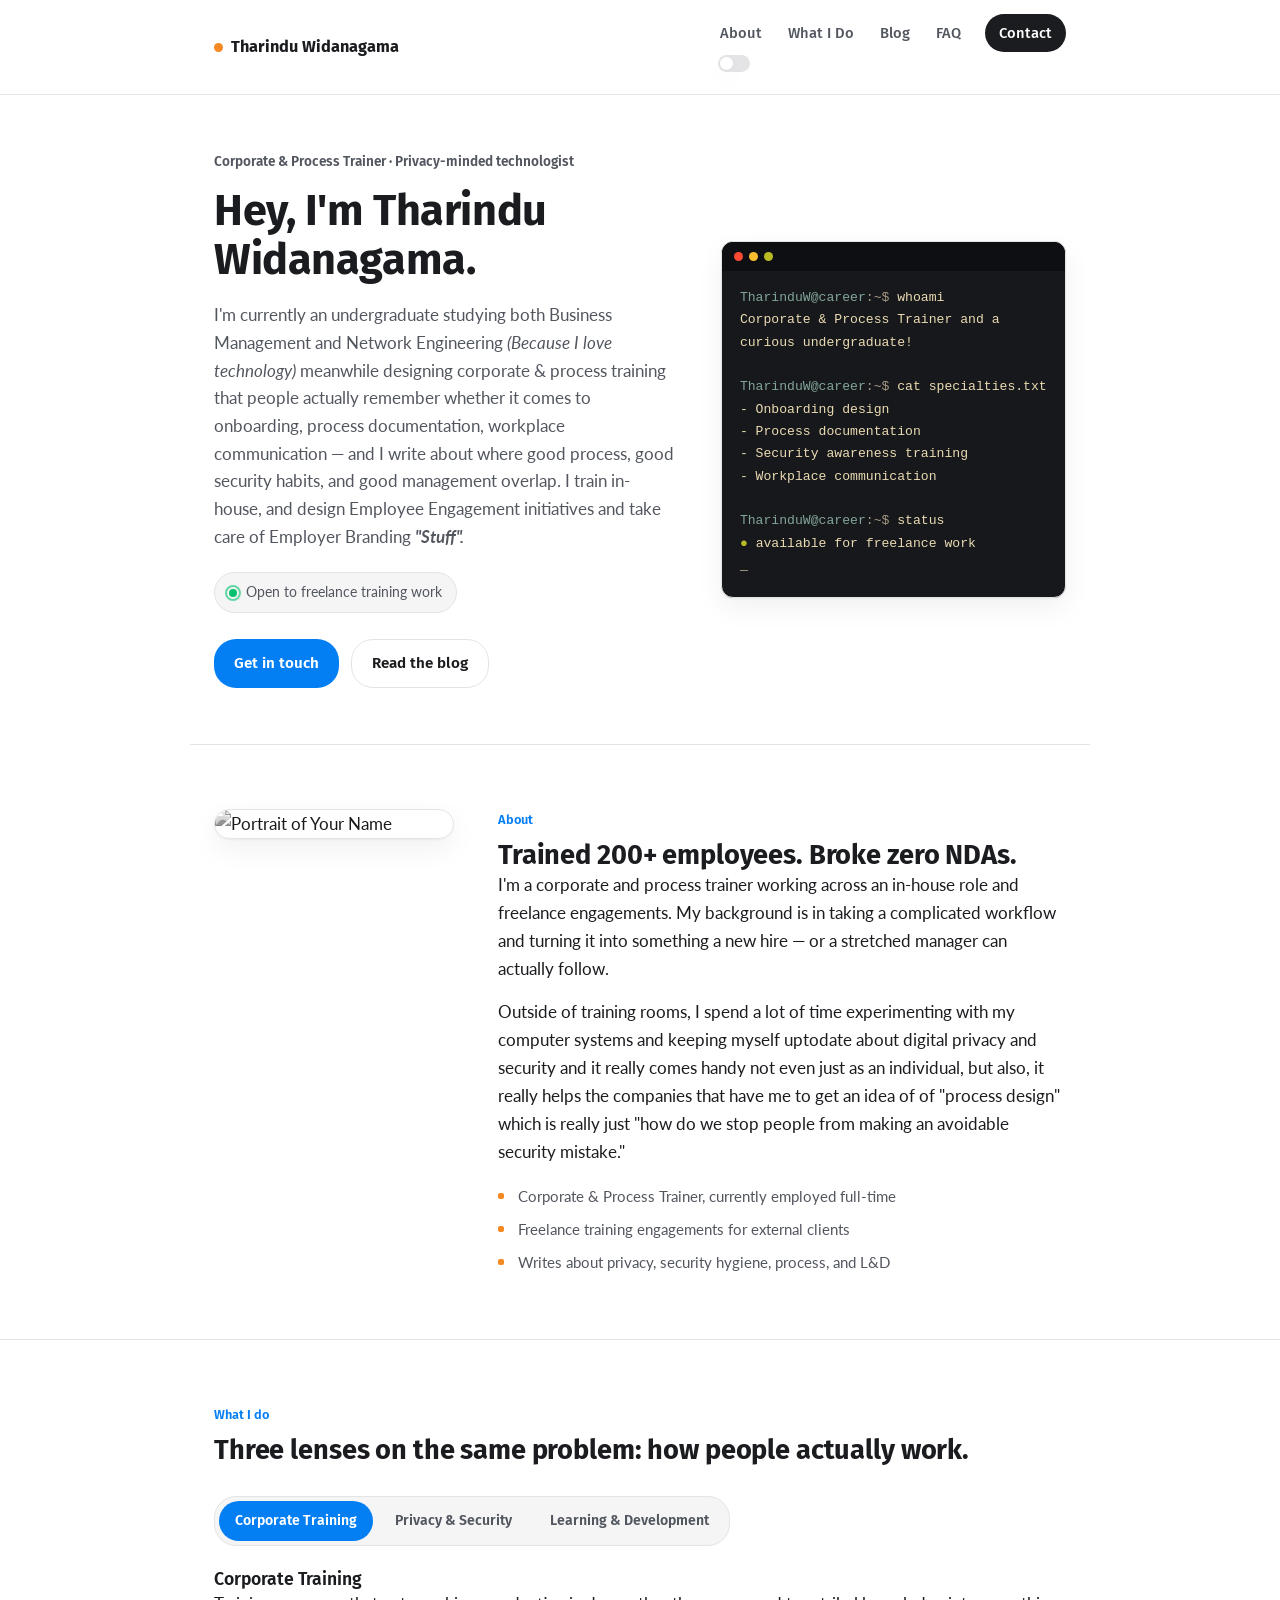
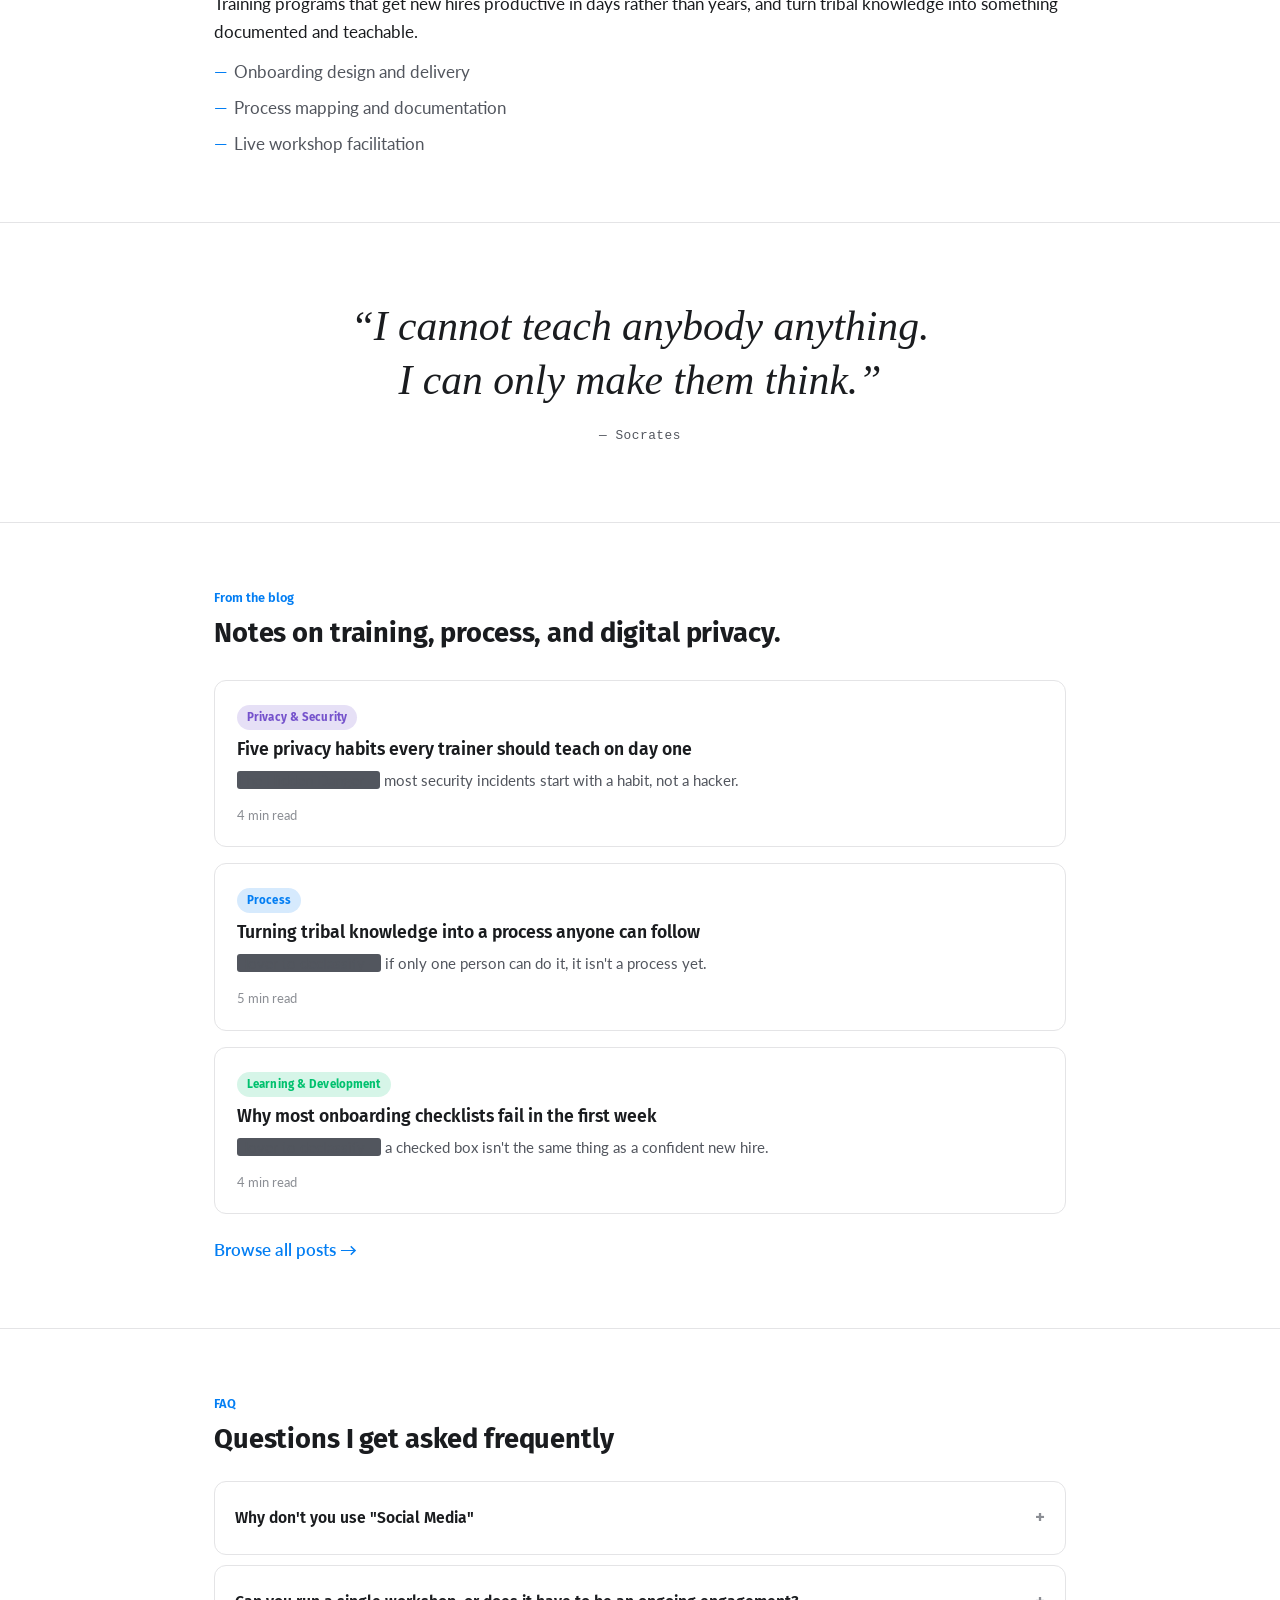
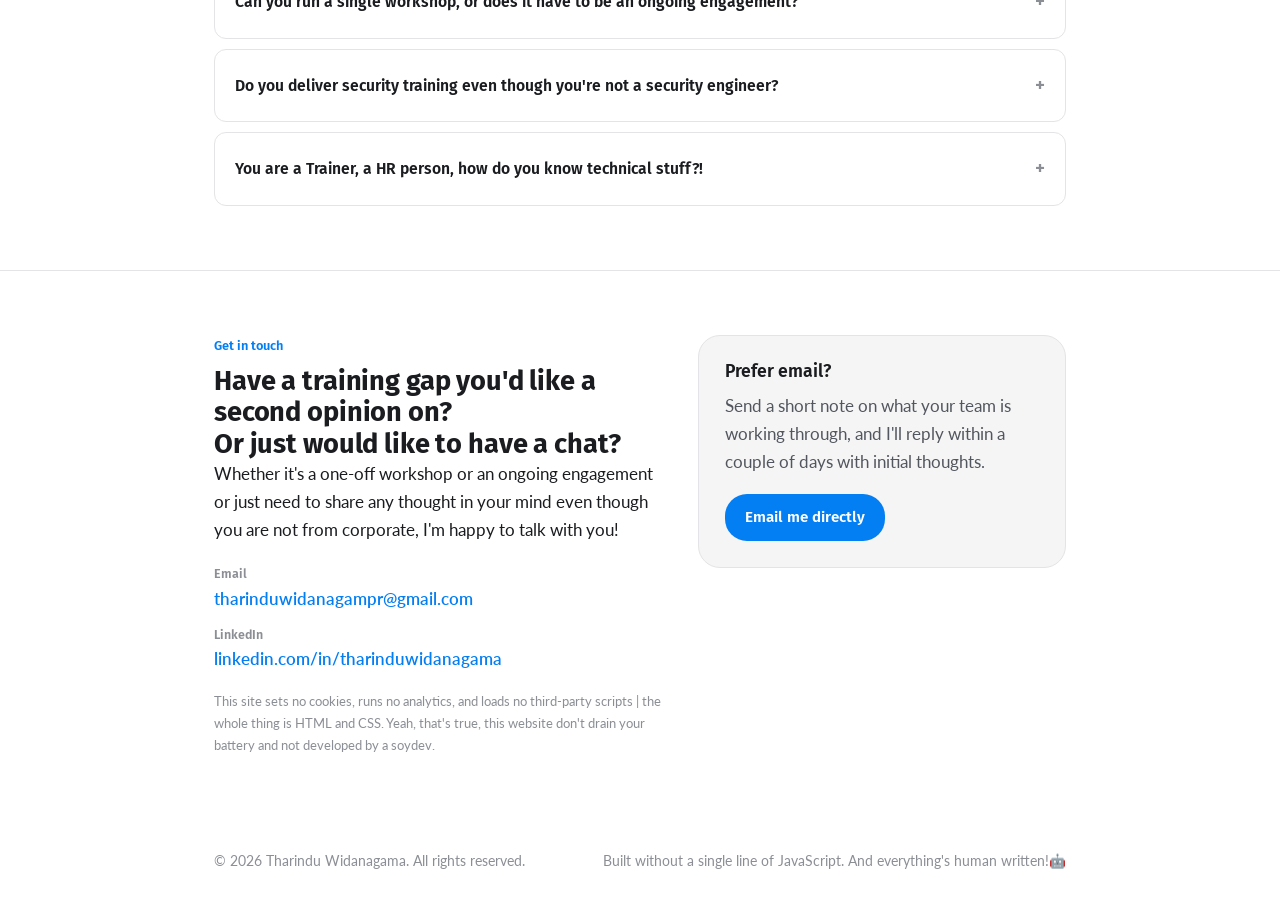
==== index.html @ 2b80dda4 "Add files via upload" ====
<!DOCTYPE html>
<html lang="en">
<head>
<meta charset="UTF-8">
<meta name="viewport" content="width=device-width, initial-scale=1.0">
<title>Tharindu W</title>
<meta name="description" content="Corporate & Process Trainer writing about training, process design, and digital privacy — with freelance training work on the side. No JavaScript, no tracking.">
<link rel="stylesheet" href="styles.css">
</head>
<body>

<header class="site-header">
  <div class="wrap header-inner">
    <a href="index.html" class="brand"><span class="brand-dot" aria-hidden="true"></span>Tharindu Widanagama</a>

    <div class="nav-right">
      <input type="checkbox" id="nav-toggle" class="visually-hidden">
      <label for="nav-toggle" class="nav-burger" aria-label="Open menu"><span></span></label>

      <nav class="nav-links">
        <a href="#about">About</a>
        <a href="#work">What I Do</a>
        <a href="blog.html">Blog</a>
        <a href="#faq">FAQ</a>
        <a href="#contact" class="nav-cta">Contact</a>
      </nav>

      <input type="checkbox" id="theme-toggle" class="visually-hidden">
      <label for="theme-toggle" class="theme-switch" aria-label="Toggle dark theme">
        <span class="theme-switch-track"><span class="theme-switch-thumb"></span></span>
      </label>
    </div>
  </div>
</header>

<main>

  <!-- HERO -->
  <section class="hero wrap">
    <div class="hero-text">
      <p class="hero-kicker">Corporate &amp; Process Trainer · Privacy-minded technologist</p>
      <h1>Hey, I'm Tharindu Widanagama.</h1>
      <p class="hero-lede">I'm currently an undergraduate studying both Business Management and Network Engineering <i>(Because I love technology) </i> 
      meanwhile designing corporate &amp; process training that people actually remember whether it comes to onboarding, process documentation, workplace communication — and I write about where good process, good security habits, and good management overlap. 
      I train in-house, and design Employee Engagement initiatives and take care of Employer Branding <b><i>"Stuff".</i></b></p>
      <div class="now-badge">
        <span class="pulse-dot" aria-hidden="true"></span>
        Open to freelance training work
      </div>
      <div class="hero-ctas">
        <a href="#contact" class="btn btn-primary">Get in touch</a>
        <a href="blog.html" class="btn btn-ghost">Read the blog</a>
      </div>
    </div>

    <div class="terminal-widget">
      <div class="terminal-bar"><span></span><span></span><span></span></div>
      <pre class="terminal-body"><span class="t-prompt">TharinduW@career</span><span class="t-sep">:~$</span> whoami
Corporate &amp; Process Trainer and a curious undergraduate!	

<span class="t-prompt">TharinduW@career</span><span class="t-sep">:~$</span> cat specialties.txt
- Onboarding design
- Process documentation
- Security awareness training
- Workplace communication

<span class="t-prompt">TharinduW@career</span><span class="t-sep">:~$</span> status
<span class="t-good">●</span> available for freelance work
<span class="t-cursor">_</span></pre>
    </div>
  </section>

  <!-- ABOUT -->
  <section id="about">
	  <div class="wrap about">
	      <div class="about-photo-wrap">
      <img src="/home/t480/Downloads/files/Images/My Moustache Picture.jpg" alt="Portrait of Your Name">
    </div>
    <div class="about-copy">
      <span class="eyebrow">About</span>
      <h2>Trained 200+ employees. Broke zero NDAs.</h2>
      <p>I'm a corporate and process trainer working across an in-house role and freelance engagements. My background is in taking a complicated workflow and turning it into something a new hire — or a stretched manager can actually follow.</p>
      <p>Outside of training rooms, I spend a lot of time experimenting with my computer systems and keeping myself uptodate about digital privacy and security and it really comes handy not even just as an individual, but also, it really helps the companies that have me to get an idea of of "process design" which is really just "how do we stop people from making an avoidable security mistake."</p>
      <ul class="credentials">
        <li>Corporate &amp; Process Trainer, currently employed full-time</li>
        <li>Freelance training engagements for external clients</li>
        <li>Writes about privacy, security hygiene, process, and L&amp;D</li>
      </ul>
    </div>
  </section>

  <!-- WHAT I DO — tabs -->
  <section class="work" id="work">
    <div class="wrap">
      <span class="eyebrow">What I do</span>
      <h2>Three lenses on the same problem: how people actually work.</h2>

      <div class="tabs">
        <input type="radio" name="worktab" id="tab-training" class="visually-hidden" checked>
        <input type="radio" name="worktab" id="tab-privacy" class="visually-hidden">
        <input type="radio" name="worktab" id="tab-ld" class="visually-hidden">

        <div class="tab-list">
          <label for="tab-training">Corporate Training</label>
          <label for="tab-privacy">Privacy &amp; Security</label>
          <label for="tab-ld">Learning &amp; Development</label>
        </div>

        <div class="tab-panel panel-training">
          <h3>Corporate Training</h3>
          <p>Training programs that get new hires productive in days rather than years, and turn tribal knowledge into something documented and teachable.</p>
          <ul>
            <li>Onboarding design and delivery</li>
            <li>Process mapping and documentation</li>
            <li>Live workshop facilitation</li>
          </ul>
        </div>
        <div class="tab-panel panel-privacy">
          <h3>Privacy &amp; Security</h3>
          <p>Security awareness training that treats people as the first line of defence, practical habits over scare tactics.</p>
          <ul>
            <li>Security awareness training for non-technical teams</li>
            <li>Phishing-resistant habits and password hygiene</li>
            <li>Practical, low-friction privacy guidance</li>
          </ul>
        </div>
        <div class="tab-panel panel-ld">
          <h3>Learning &amp; Development</h3>
          <p>Structured, ongoing development rather than one-off training days, the kind that shows up in retention numbers.</p>
          <ul>
            <li>Skills-gap analysis</li>
            <li>Manager coaching and enablement</li>
            <li>Career-pathing frameworks</li>
          </ul>
        </div>
      </div>
    </div>
  </section>

  <section>
	  <div class="wrap">
		  <blockquote class="pull-quote">
			  <p>“I cannot teach anybody anything. <br> I can only make them think.”</p>
			  <cite>— Socrates</cite> 
			  </blockquote> 
			  </div>
  </section>

  <!-- BLOG PREVIEW -->
  <section class="blog-preview" id="blog">
    <div class="wrap">
      <span class="eyebrow">From the blog</span>
      <h2>Notes on training, process, and digital privacy.</h2>
      <div class="post-grid">
        <a href="blog/privacy-basics-for-trainers.html" class="post-card">
          <span class="tag tag-privacy">Privacy &amp; Security</span>
          <h3>Five privacy habits every trainer should teach on day one</h3>
          <p class="post-excerpt"><span class="redacted">The Hidden Danger —</span> most security incidents start with a habit, not a hacker.</p>
          <span class="post-meta">4 min read</span>
        </a>
        <a href="blog/tribal-knowledge-to-process.html" class="post-card">
          <span class="tag tag-training">Process</span>
          <h3>Turning tribal knowledge into a process anyone can follow</h3>
          <p class="post-excerpt"><span class="redacted">Hover to declassify —</span> if only one person can do it, it isn't a process yet.</p>
          <span class="post-meta">5 min read</span>
        </a>
        <a href="blog/onboarding-checklists-fail.html" class="post-card">
          <span class="tag tag-ld">Learning &amp; Development</span>
          <h3>Why most onboarding checklists fail in the first week</h3>
          <p class="post-excerpt"><span class="redacted">Hover to declassify —</span> a checked box isn't the same thing as a confident new hire.</p>
          <span class="post-meta">4 min read</span>
        </a>
      </div>
      <p class="section-foot-link"><a href="blog.html">Browse all posts →</a></p>
    </div>
  </section>

  <!-- FAQ -->
  <section class="faq" id="faq">
    <div class="wrap">
      <span class="eyebrow">FAQ</span>
      <h2>Questions I get asked frequently</h2>
      <div class="faq-list">
        <details>
          <summary>Why don't you use "Social Media"</summary>
          <p>I do, but not in the usual way. Actually, I don't to be honest except my LinkedIn page and I have many reasons actually.</p>
        </details>
        <details>
          <summary>Can you run a single workshop, or does it have to be an ongoing engagement?</summary>
          <p>Either works. A lot of engagements start as a single workshop or audit, and some turn into an ongoing retainer once the first session shows results.</p>
        </details>
        <details>
          <summary>Do you deliver security training even though you're not a security engineer?</summary>
          <p>Yes, the training I run focuses on behaviour change and habit-building for non-technical staff, which is a training problem more than an engineering one. For deep technical security work, I'll point you to the right specialist.</p>
        </details>
        <details>
          <summary>You are a Trainer, a HR person, how do you know technical stuff?!</summary>
          <p>Well, I don't actually know lots of stuff. I just know the very basic things any person can learn if they put their efforts. It's a long story, you can actually check my blog posts later about how I came across things and unfortunately, it might take some time, because I'm really having some tough time to write my blog posts :) </p>
        </details>
      </div>
    </div>
  </section>
 
  <!-- TESTIMONIALS   <section class="testimonials" id="testimonials">
    <div class="wrap">
      <span class="eyebrow">What people say</span>
      <h2>Feedback from teams I've trained.</h2>
      <div class="testimonial-grid">
        <div class="testimonial">
          <blockquote>"Our onboarding time dropped noticeably after the new program rolled out. New hires stopped asking the same five questions every week."</blockquote>
          <cite>— Placeholder, Operations Manager</cite>
        </div>
        <div class="testimonial">
          <blockquote>"The workshop was the first training session our team actually referenced weeks later. It didn't feel like a one-off."</blockquote>
          <cite>— Placeholder, Team Lead</cite>
        </div>
      </div>
    </div>
  </section> -->
  
  <!-- CONTACT -->
  <section id="contact">
    <div class="wrap contact">
      <div>
        <span class="eyebrow">Get in touch</span>
        <h2>Have a training gap you'd like a second opinion on? <br> Or just would like to have a chat?</h2>
        <p>Whether it's a one-off workshop or an ongoing engagement or just need to share any thought in your mind even though you are not from corporate, I'm happy to talk with you!</p>
        <ul class="contact-list">
          <li>
            <span class="label">Email</span>
            <a href="mailto:tharinduwidanagamapr@gmail.com">tharinduwidanagampr@gmail.com</a>
          </li>
          <li>
            <span class="label">LinkedIn</span>
            <a href="https://linkedin.com/in/tharinduwidanagama" target="_blank" rel="noopener">linkedin.com/in/tharinduwidanagama</a>
          </li>
        </ul>
        <p class="privacy-note">This site sets no cookies, runs no analytics, and loads no third-party scripts | the whole thing is HTML and CSS. Yeah, that's true, this website don't drain your battery and not developed by a soydev.</p>
      </div>
      <div class="contact-card">
        <h3>Prefer email?</h3>
        <p>Send a short note on what your team is working through, and I'll reply within a couple of days with initial thoughts.</p>
        <a href="mailto:tharinduwidanagamapr@gmail.com" class="btn btn-primary">Email me directly</a>
      </div>
    </div>
  </section>

</main>

<footer class="site-footer">
  <div class="wrap footer-inner">
    <span>© 2026 Tharindu Widanagama. All rights reserved.</span>
    <span>Built without a single line of JavaScript. And everything's human written!🤖</span>
  </div>
</footer>

</body>
</html>
---- styles.css ----
/* =========================================================
   My Personal Site following suckless philosophy as much as I can
   No JavaScript. Everything's plain HTML + CSS
   ========================================================= */

@import url('https://fonts.googleapis.com/css2?family=Fira+Sans:wght@400;500;600;700&family=Lato:wght@300;400;700;900&family=Meow+Script&display=swap');

/* ---------- Reset ---------- */
*, *::before, *::after { box-sizing: border-box; }
html { -webkit-text-size-adjust: 100%; scroll-behavior: smooth; }
body { margin: 0; }
img { max-width: 100%; display: block; }
a { color: inherit; }
ul, ol { padding: 0; margin: 0; list-style: none; }
h1, h2, h3, h4, p, figure, blockquote { margin: 0; }
button, input, label { font: inherit; }

@media (prefers-reduced-motion: reduce) {
  html { scroll-behavior: auto; }
  *, *::before, *::after { animation-duration: 0.001ms !important; transition-duration: 0.001ms !important; }
}

:root {
  --bg: #ffffff;
  --bg-soft: #f5f5f5;
  --surface: #ffffff;
  --border: #e4e4e6;
  --fg: #1a1c1f;
  --fg-dim: #52565e;
  --fg-faint: #8b8e94;

  --accent: #037ef3;
  --accent-ink: #ffffff;
  --accent-warm: #f48924;
  --danger: #f85a40;
  --good: #00c16e;
  --purple: #7552cc;
  --yellow: #ffc845;
  --teal: #0cb9c1;

  --radius-sm: 6px;
  --radius-md: 12px;
  --radius-lg: 22px;
  --shadow: 0 1px 2px rgba(20,20,30,.05), 0 10px 28px rgba(20,20,30,.06);

  --font-display: 'Fira Sans', system-ui, sans-serif;
  --font-body: 'Lato', system-ui, sans-serif;
  --font-mono: ui-monospace, 'SFMono-Regular', Menlo, Consolas, monospace;

  color-scheme: light;
}

/* ----------dark (black + gruvbox) ---------- */
body:has(#theme-toggle:checked) {
  --bg: #000000;
  --bg-soft: #141414;
  --surface: #1d2021;
  --border: #3c3836;
  --fg: #ebdbb2;
  --fg-dim: #bdae93;
  --fg-faint: #a89984;

  --accent: #83a598;      /* gruvbox faded blue */
  --accent-ink: #1d2021;
  --accent-warm: #fe8019; /* gruvbox bright orange */
  --danger: #fb4934;
  --good: #b8bb26;
  --purple: #d3869b;
  --yellow: #fabd2f;
  --teal: #8ec07c;

  --shadow: 0 1px 2px rgba(0,0,0,.6), 0 10px 28px rgba(0,0,0,.5);
  color-scheme: dark;
}

/* ---------- Base ---------- */
body {
  background: var(--bg);
  color: var(--fg);
  font-family: var(--font-body);
  font-size: 17px;
  line-height: 1.65;
  transition: background .3s ease, color .3s ease;
}

h1, h2, h3, h4 { font-family: var(--font-display); line-height: 1.15; color: var(--fg); }
h1 { font-size: clamp(1.9rem, 1.5rem + 1.8vw, 2.7rem); font-weight: 700; letter-spacing: -0.01em; }
h2 { font-size: clamp(1.35rem, 1.15rem + 0.9vw, 1.7rem); font-weight: 700; letter-spacing: -0.005em; }
h3 { font-size: 1.1rem; font-weight: 600; }
p  { color: var(--fg); }
a  { text-decoration: none; }

.wrap { max-width: 900px; margin: 0 auto; padding: 0 24px; }

section { padding: 64px 0; border-bottom: 1px solid var(--border); }
section:last-of-type { border-bottom: none; }

.eyebrow {
  display: block;
  font-family: var(--font-display);
  font-size: 0.8rem;
  font-weight: 600;
  color: var(--accent);
  margin-bottom: 10px;
}

.visually-hidden {
  position: absolute; width: 1px; height: 1px;
  padding: 0; margin: -1px; overflow: hidden;
  clip: rect(0,0,0,0); white-space: nowrap; border: 0;
}

/* Focus visibility, kept even though we love rounded corners */
a:focus-visible, label:focus-within, summary:focus-visible, button:focus-visible {
  outline: 2px solid var(--accent);
  outline-offset: 3px;
  border-radius: var(--radius-sm);
}

/* ---------- Buttons ---------- */
.btn {
  display: inline-flex; align-items: center; gap: 8px;
  padding: 11px 20px;
  border-radius: var(--radius-lg);
  font-family: var(--font-display);
  font-weight: 600; font-size: 0.95rem;
  transition: transform .15s ease, background .2s ease, color .2s ease, border-color .2s ease;
}
.btn-primary { background: var(--accent); color: var(--accent-ink); }
.btn-primary:hover { transform: translateY(-1px); }
.btn-ghost { border: 1px solid var(--border); color: var(--fg); }
.btn-ghost:hover { border-color: var(--accent); color: var(--accent); }

/* ---------- Header / nav ---------- */
.site-header {
  position: sticky; top: 0; z-index: 20;
  background: color-mix(in srgb, var(--bg) 88%, transparent);
  backdrop-filter: blur(8px);
  border-bottom: 1px solid var(--border);
}
.header-inner {
  display: flex; align-items: center; justify-content: space-between;
  padding-top: 14px; padding-bottom: 14px;
  gap: 16px;
}
.brand {
  display: inline-flex; align-items: center; gap: 8px;
  font-family: var(--font-display); font-weight: 700; font-size: 1.02rem;
}
.brand-dot {
  width: 9px; height: 9px; border-radius: 50%;
  background: var(--accent-warm);
}
.nav-links {
  display: flex; align-items: center; gap: 22px;
  font-family: var(--font-display); font-size: 0.92rem; font-weight: 500;
}
.nav-links a { color: var(--fg-dim); padding: 4px 2px; border-radius: var(--radius-sm); }
.nav-links a:hover { color: var(--accent); }
.nav-links a.nav-cta {
  color: var(--accent-ink); background: var(--fg);
  padding: 7px 14px; border-radius: var(--radius-lg);
}
body:has(#theme-toggle:checked) .nav-links a.nav-cta { color: var(--bg); }

.nav-burger { display: none; cursor: pointer; padding: 6px; }
.nav-burger span, .nav-burger span::before, .nav-burger span::after {
  content: ""; display: block; width: 20px; height: 2px; background: var(--fg);
  border-radius: 2px; position: relative; transition: transform .2s ease;
}
.nav-burger span::before { position: absolute; top: -6px; }
.nav-burger span::after  { position: absolute; top: 6px; }

/* Tiny theme switch */
.theme-switch { display: inline-flex; align-items: center; cursor: pointer; }
.theme-switch-track {
  width: 32px; height: 17px; border-radius: 999px;
  background: var(--border); position: relative; transition: background .25s ease;
}
.theme-switch-thumb {
  position: absolute; top: 2px; left: 2px; width: 13px; height: 13px;
  border-radius: 50%; background: var(--surface); box-shadow: var(--shadow);
  transition: transform .25s ease, background .25s ease;
  display: flex; align-items: center; justify-content: center;
  font-size: 8px; line-height: 1;
}
#theme-toggle:checked + .theme-switch .theme-switch-track { background: var(--accent); }
#theme-toggle:checked + .theme-switch .theme-switch-thumb { transform: translateX(15px); }

/* ---------- Hero ---------- */
.hero {
  padding-top: 56px; padding-bottom: 56px;
  display: grid; grid-template-columns: 1.15fr 0.85fr; gap: 40px; align-items: center;
}
.hero-kicker { font-family: var(--font-display); font-weight: 600; font-size: 0.85rem; color: var(--fg-dim); margin-bottom: 12px; }
.hero h1 { margin-bottom: 16px; }
.hero p.hero-lede { color: var(--fg-dim); font-size: 1.05rem; max-width: 46ch; }
.hero-ctas { display: flex; gap: 12px; margin-top: 26px; flex-wrap: wrap; }

.now-badge {
  display: inline-flex; align-items: center; gap: 9px;
  margin-top: 22px; padding: 8px 14px;
  background: var(--bg-soft); border: 1px solid var(--border);
  border-radius: var(--radius-lg);
  font-size: 0.85rem; color: var(--fg-dim);
}
.pulse-dot { position: relative; width: 8px; height: 8px; border-radius: 50%; background: var(--good); flex: none; }
.pulse-dot::after {
  content: ""; position: absolute; inset: -4px; border-radius: 50%;
  border: 2px solid var(--good); opacity: .6;
  animation: pulse 2.2s ease-out infinite;
}
@keyframes pulse { 0% { transform: scale(.6); opacity: .7; } 100% { transform: scale(1.9); opacity: 0; } }

/* Terminal widget */
.terminal-widget {
  background: #16181c; border-radius: var(--radius-md); overflow: hidden;
  box-shadow: var(--shadow); border: 1px solid var(--border);
  font-family: var(--font-mono);
}
.terminal-bar { display: flex; gap: 6px; padding: 10px 12px; background: #0e0f12; }
.terminal-bar span { width: 9px; height: 9px; border-radius: 50%; background: #3c3836; }
.terminal-bar span:nth-child(1) { background: #fb4934; }
.terminal-bar span:nth-child(2) { background: #fabd2f; }
.terminal-bar span:nth-child(3) { background: #b8bb26; }
.terminal-body {
  margin: 0; padding: 16px 18px 20px; color: #ebdbb2;
  font-size: 0.82rem; line-height: 1.7; white-space: pre-wrap;
}
.t-prompt { color: #83a598; }
.t-sep { color: #a89984; }
.t-good { color: #b8bb26; }
.t-cursor { animation: blink 1.1s step-end infinite; }
@keyframes blink { 50% { opacity: 0; } }

/* ---------- About ---------- */
.about {
  display: grid; grid-template-columns: 240px 1fr; gap: 44px; align-items: start;
}
.about-photo-wrap {
  border-radius: var(--radius-lg); overflow: hidden;
  border: 1px solid var(--border); box-shadow: var(--shadow);
}
.credentials { margin-top: 18px; display: grid; gap: 8px; }
.credentials li {
  padding-left: 20px; position: relative; color: var(--fg-dim); font-size: 0.95rem;
}
.credentials li::before {
  content: ""; position: absolute; left: 0; top: 9px;
  width: 6px; height: 6px; border-radius: 2px; background: var(--accent-warm);
}
.about-copy p + p { margin-top: 14px; }

/* Images: greyscale by default site-wide, colour on hover/focus */
main img:not(.no-grayscale) {
  filter: grayscale(1) contrast(1.02);
  transition: filter .6s ease;
  border-radius: var(--radius-lg);
}
main img:not(.no-grayscale):hover,
main img:not(.no-grayscale):focus-visible,
.about-photo-wrap:hover img,
.about-photo-wrap:focus-within img {
  filter: grayscale(0) contrast(1);
}

/* ---------- Tabs widget ---------- */
.tabs { margin-top: 30px; }
.tab-list {
  display: flex; gap: 6px; flex-wrap: wrap;
  border: 1px solid var(--border); border-radius: var(--radius-lg);
  padding: 4px; width: fit-content; background: var(--bg-soft);
}
.tab-list label {
  padding: 8px 16px; border-radius: var(--radius-lg);
  font-family: var(--font-display); font-size: 0.88rem; font-weight: 600;
  color: var(--fg-dim); cursor: pointer; transition: background .2s ease, color .2s ease;
}
.tab-list label:hover { color: var(--fg); }
.tab-panel { display: none; margin-top: 24px; }
.tab-panel ul { margin-top: 12px; display: grid; gap: 8px; }
.tab-panel li { padding-left: 20px; position: relative; color: var(--fg-dim); }
.tab-panel li::before { content: "—"; position: absolute; left: 0; color: var(--accent); }

#tab-training:checked ~ .panel-training,
#tab-privacy:checked ~ .panel-privacy,
#tab-ld:checked ~ .panel-ld { display: block; }

#tab-training:checked ~ .tab-list label[for="tab-training"],
#tab-privacy:checked ~ .tab-list label[for="tab-privacy"],
#tab-ld:checked ~ .tab-list label[for="tab-ld"] {
  background: var(--accent); color: var(--accent-ink);
}

.pull-quote { text-align: center; padding: 12px 0; } 
.pull-quote p {
    font-family: 'Cormorant Garamond', Georgia, serif;
    font-weight: 500;
    font-style: italic;
    font-size: clamp(1.8rem, 1.5rem + 1.8vw, 2.6rem);
    line-height: 1.3;
    max-width: 30ch;
    margin: 0 auto;
}
.pull-quote cite {
    display: block;
    margin-top: 18px;
    font-family: var(--font-mono);
    font-style: normal;
    font-size: 0.8rem;
    letter-spacing: 0.04em;
    color: var(--fg-dim);
}

/* ---------- Blog cards + redacted excerpt ---------- */
.post-grid { margin-top: 30px; display: grid; gap: 16px; }
.post-card {
  display: block; padding: 20px 22px; border: 1px solid var(--border);
  border-radius: var(--radius-md); background: var(--surface);
  transition: border-color .2s ease, transform .2s ease;
}
.post-card:hover, .post-card:focus-visible { border-color: var(--accent); transform: translateY(-2px); }
.tag {
  display: inline-block; font-family: var(--font-display); font-size: 0.72rem; font-weight: 700;
  padding: 3px 10px; border-radius: var(--radius-lg); margin-bottom: 10px;
  letter-spacing: .01em;
}
.tag-privacy  { background: color-mix(in srgb, var(--purple) 18%, transparent); color: var(--purple); }
.tag-training { background: color-mix(in srgb, var(--accent) 16%, transparent); color: var(--accent); }
.tag-ld       { background: color-mix(in srgb, var(--good) 16%, transparent); color: var(--good); }

.post-card h3 { margin-bottom: 8px; }
.post-excerpt { color: var(--fg-dim); font-size: 0.95rem; }
.redacted {
  background: var(--fg-dim); color: var(--fg-dim); border-radius: 3px;
  transition: background .3s ease, color .3s ease;
}
.post-card:hover .redacted, .post-card:focus-visible .redacted { background: transparent; color: inherit; }

.post-meta { display: block; margin-top: 12px; font-size: 0.8rem; color: var(--fg-faint); }
.section-foot-link { margin-top: 22px; }
.section-foot-link a { color: var(--accent); font-weight: 600; }

/* Blog index filter widget (radio-driven, no JS) */
.filter-tabs { display: flex; gap: 8px; flex-wrap: wrap; margin: 26px 0 6px; }
.filter-tabs label {
  padding: 7px 14px; border: 1px solid var(--border); border-radius: var(--radius-lg);
  font-family: var(--font-display); font-size: 0.85rem; font-weight: 600;
  color: var(--fg-dim); cursor: pointer; transition: all .2s ease;
}
#filter-all:checked ~ .filter-tabs label[for="filter-all"],
#filter-privacy:checked ~ .filter-tabs label[for="filter-privacy"],
#filter-training:checked ~ .filter-tabs label[for="filter-training"],
#filter-ld:checked ~ .filter-tabs label[for="filter-ld"] {
  background: var(--accent); color: var(--accent-ink); border-color: var(--accent);
}
#filter-privacy:checked ~ .post-list .post-card:not(.cat-privacy),
#filter-training:checked ~ .post-list .post-card:not(.cat-training),
#filter-ld:checked ~ .post-list .post-card:not(.cat-ld) { display: none; }

/* ---------- FAQ (native <details>, no JS) ---------- */
.faq-list { margin-top: 26px; display: grid; gap: 10px; }
details {
  border: 1px solid var(--border); border-radius: var(--radius-md);
  padding: 4px 20px; background: var(--surface);
}
summary {
  cursor: pointer; list-style: none; padding: 16px 0;
  font-family: var(--font-display); font-weight: 600; font-size: 0.98rem;
  display: flex; justify-content: space-between; align-items: center; gap: 12px;
}
summary::-webkit-details-marker { display: none; }
summary::after {
  content: "+"; font-size: 1.2rem; color: var(--fg-faint); transition: transform .2s ease;
}
details[open] summary::after { transform: rotate(45deg); }
details p { padding-bottom: 18px; color: var(--fg-dim); }

/* ---------- Testimonials ---------- */
.testimonial-grid { margin-top: 28px; display: grid; gap: 16px; }
.testimonial {
  padding: 24px 26px; border-radius: var(--radius-md);
  background: var(--bg-soft); border: 1px solid var(--border); position: relative;
}
.testimonial blockquote { color: var(--fg); font-size: 1rem; }
.testimonial cite { display: block; margin-top: 14px; font-style: normal; color: var(--fg-faint); font-size: 0.86rem; }

/* ---------- Contact ---------- */
.contact { display: grid; grid-template-columns: 1.1fr 0.9fr; gap: 34px; align-items: start; }
.contact-list { margin-top: 20px; display: grid; gap: 12px; }
.contact-list .label { display: block; font-size: 0.78rem; color: var(--fg-faint); font-family: var(--font-display); font-weight: 600; }
.contact-list a { color: var(--accent); font-weight: 600; }
.contact-card {
  padding: 26px; border-radius: var(--radius-lg);
  background: var(--bg-soft); border: 1px solid var(--border);
}
.contact-card p { color: var(--fg-dim); margin: 10px 0 18px; }
.privacy-note { margin-top: 18px; font-size: 0.82rem; color: var(--fg-faint); }

/* ---------- Footer ---------- */
.site-footer { padding: 30px 0 50px; }
.footer-inner {
  display: flex; justify-content: space-between; flex-wrap: wrap; gap: 10px;
  font-size: 0.85rem; color: var(--fg-faint);
}
.footer-inner a { color: var(--fg-dim); }
.footer-inner a:hover { color: var(--accent); }

/* ---------- Blog post page ---------- */
.post-header { padding-bottom: 30px; }
.post-header .tag { margin-bottom: 14px; }
.post-header h1 { margin-bottom: 10px; }
.post-header .post-meta { margin-top: 0; }
article.post-body { padding-top: 8px; }
article.post-body h2 { margin-top: 34px; margin-bottom: 14px; }
article.post-body p { margin-bottom: 16px; color: var(--fg); }
article.post-body p.lede { font-size: 1.08rem; color: var(--fg-dim); }
article.post-body ul { margin: 16px 0; display: grid; gap: 8px; }
article.post-body li { padding-left: 20px; position: relative; }
article.post-body li::before { content: "—"; position: absolute; left: 0; color: var(--accent); }
.callout {
  margin: 22px 0; padding: 18px 20px; border-radius: var(--radius-md);
  background: var(--bg-soft); border: 1px solid var(--border); font-size: 0.95rem;
}
.callout strong { font-family: var(--font-display); }
code {
  font-family: var(--font-mono); background: var(--bg-soft);
  padding: 2px 6px; border-radius: 5px; font-size: 0.88em;
}
.post-nav { display: flex; justify-content: space-between; padding-top: 30px; gap: 16px; }
.post-nav a { color: var(--accent); font-weight: 600; font-family: var(--font-display); font-size: 0.92rem; }

/* ---------- Responsive ---------- */
@media (max-width: 780px) {
  .hero { grid-template-columns: 1fr; }
  .about { grid-template-columns: 1fr; }
  .about-photo-wrap { max-width: 220px; }
  .contact { grid-template-columns: 1fr; }
}

@media (max-width: 640px) {
  .nav-links {
    display: none; position: absolute; top: 100%; left: 0; right: 0;
    background: var(--bg); border-bottom: 1px solid var(--border);
    flex-direction: column; align-items: flex-start; gap: 4px; padding: 14px 24px 20px;
  }
  #nav-toggle:checked ~ .nav-links { display: flex; }
  .nav-burger { display: block; }
  .nav-links a { width: 100%; padding: 8px 0; }
  section { padding: 46px 0; }
}
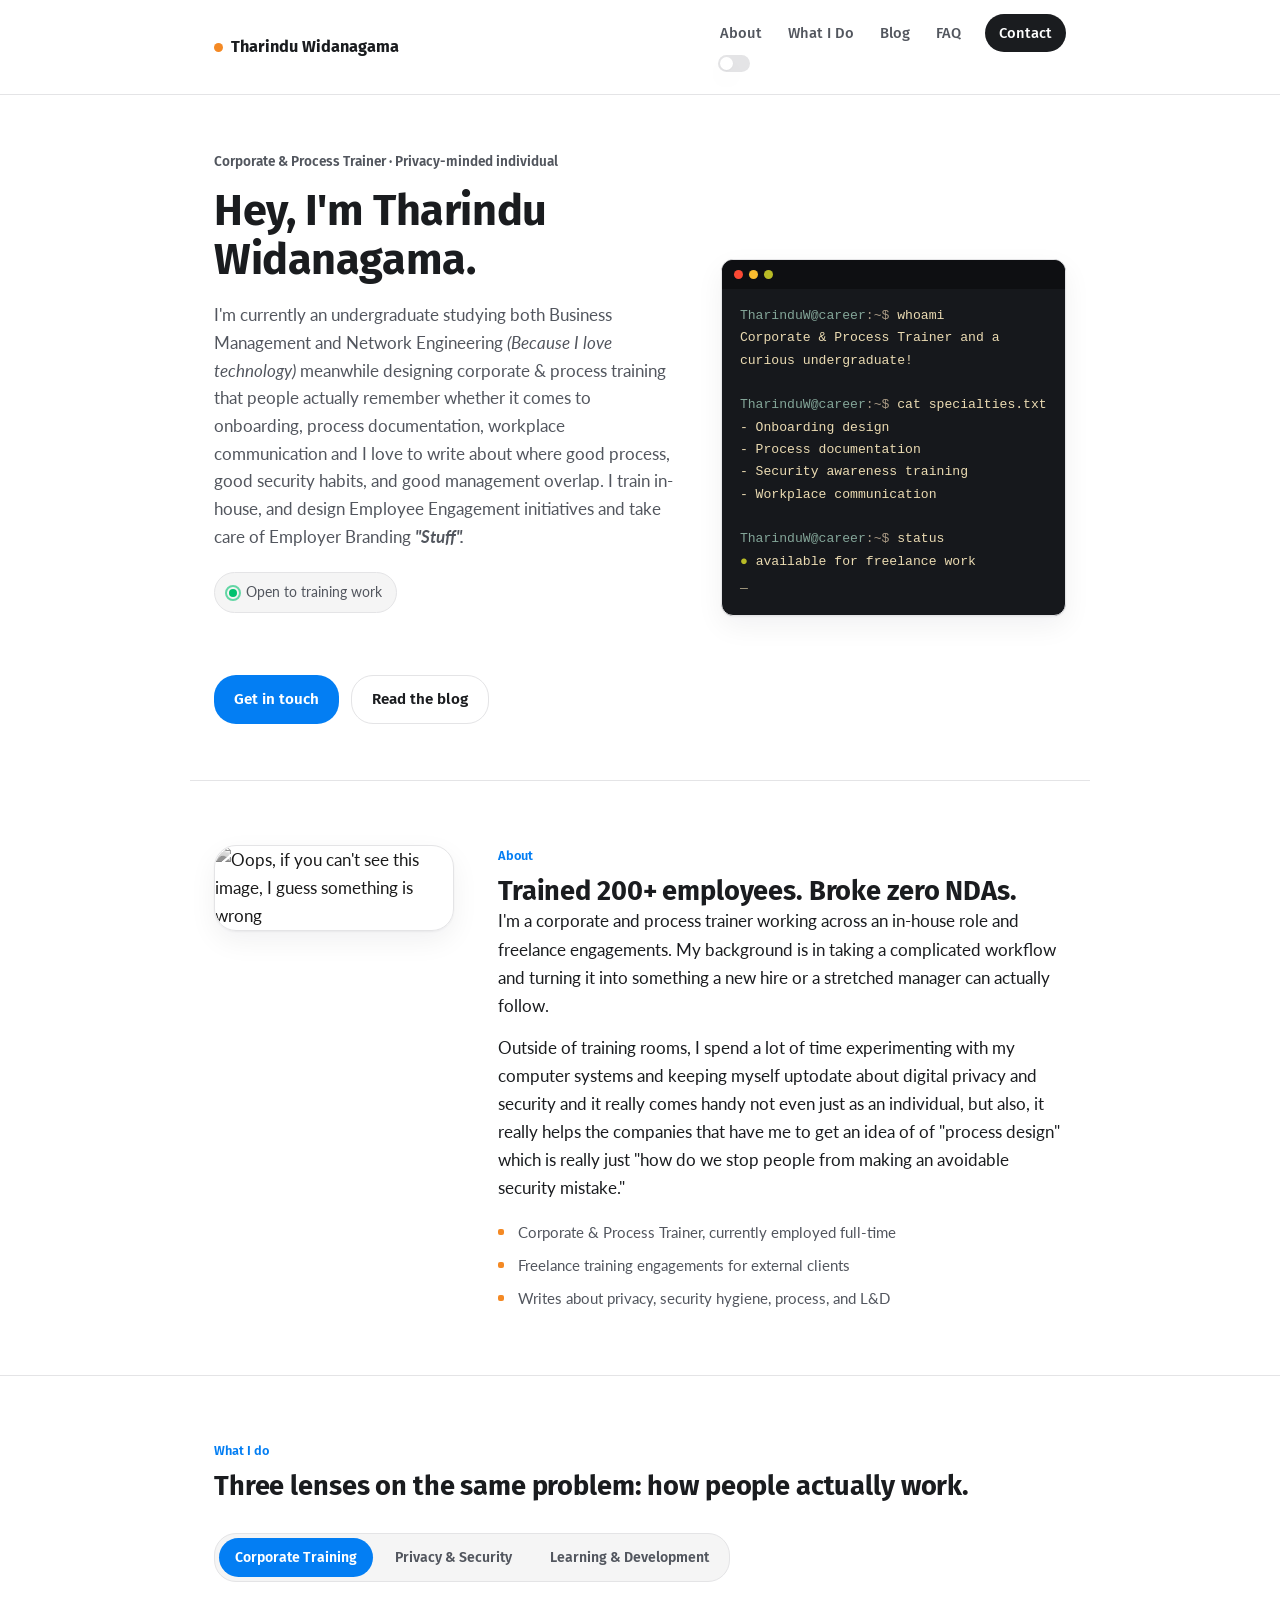
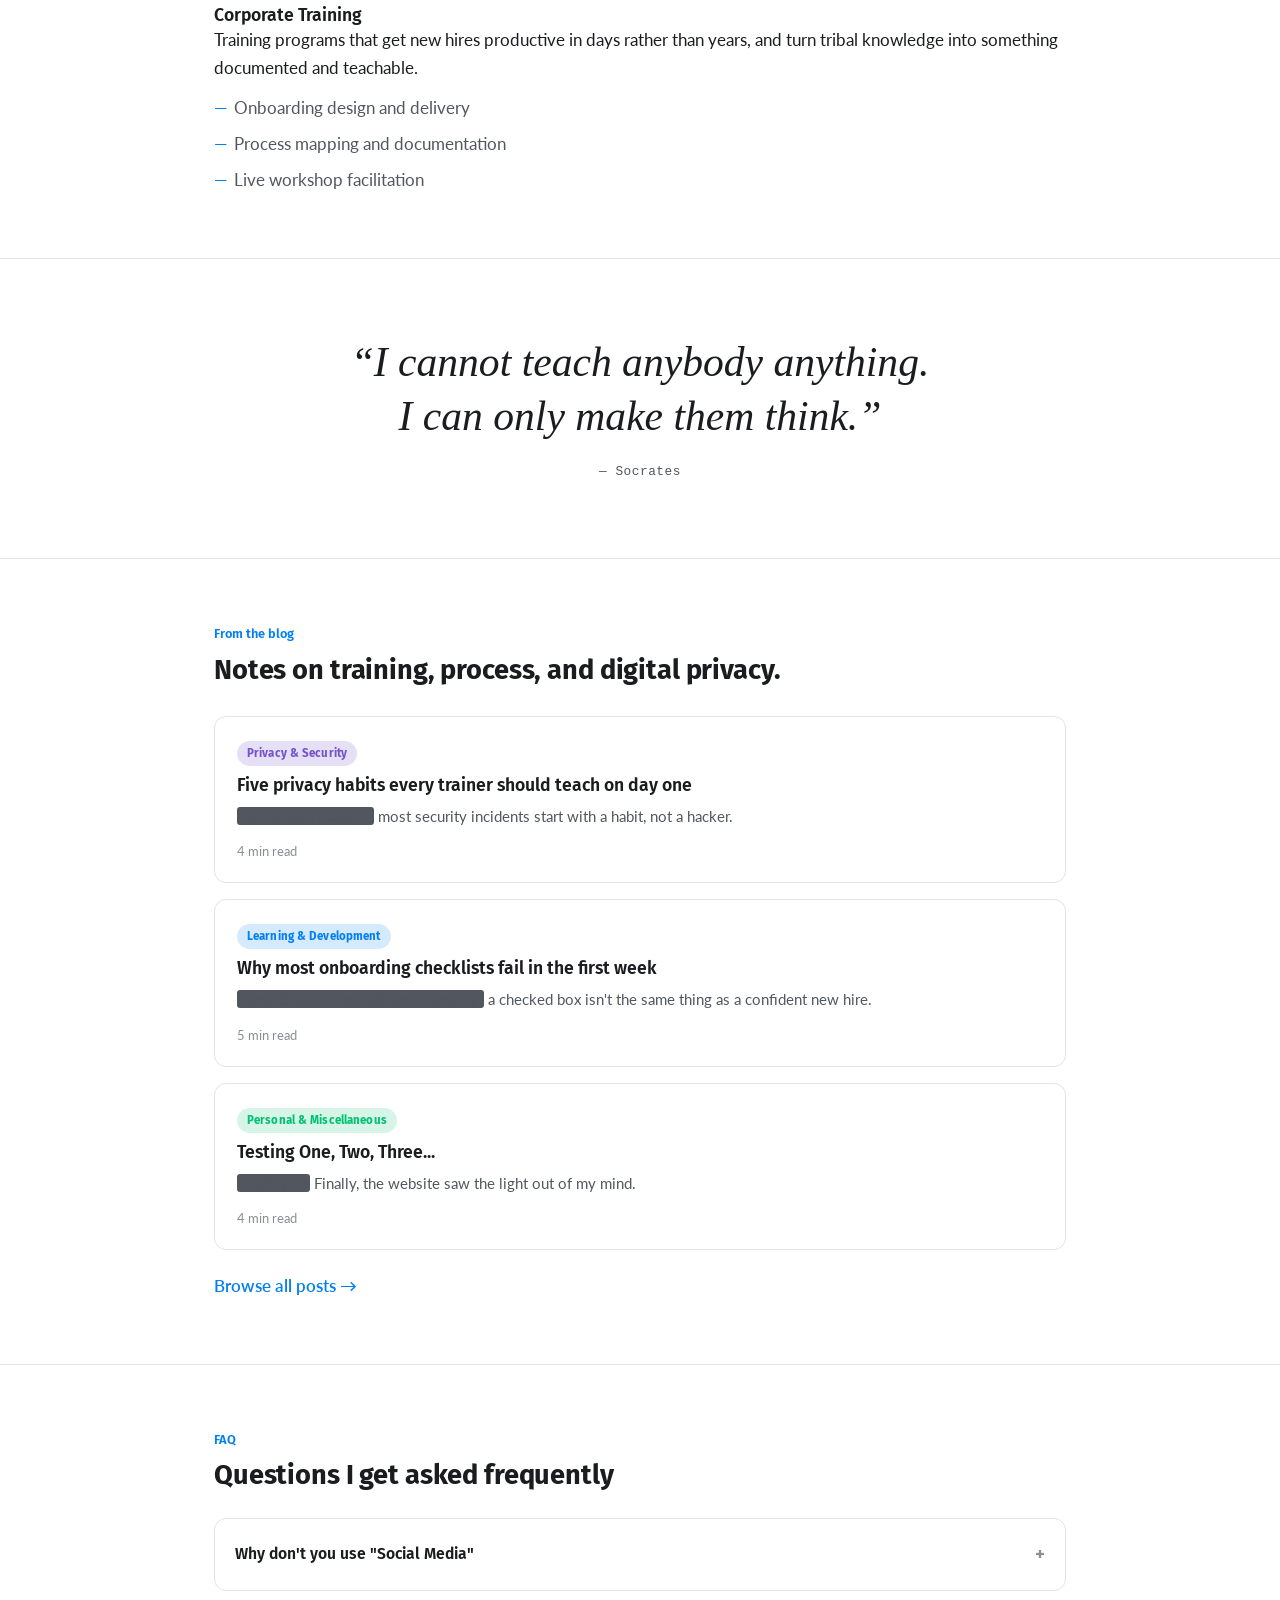
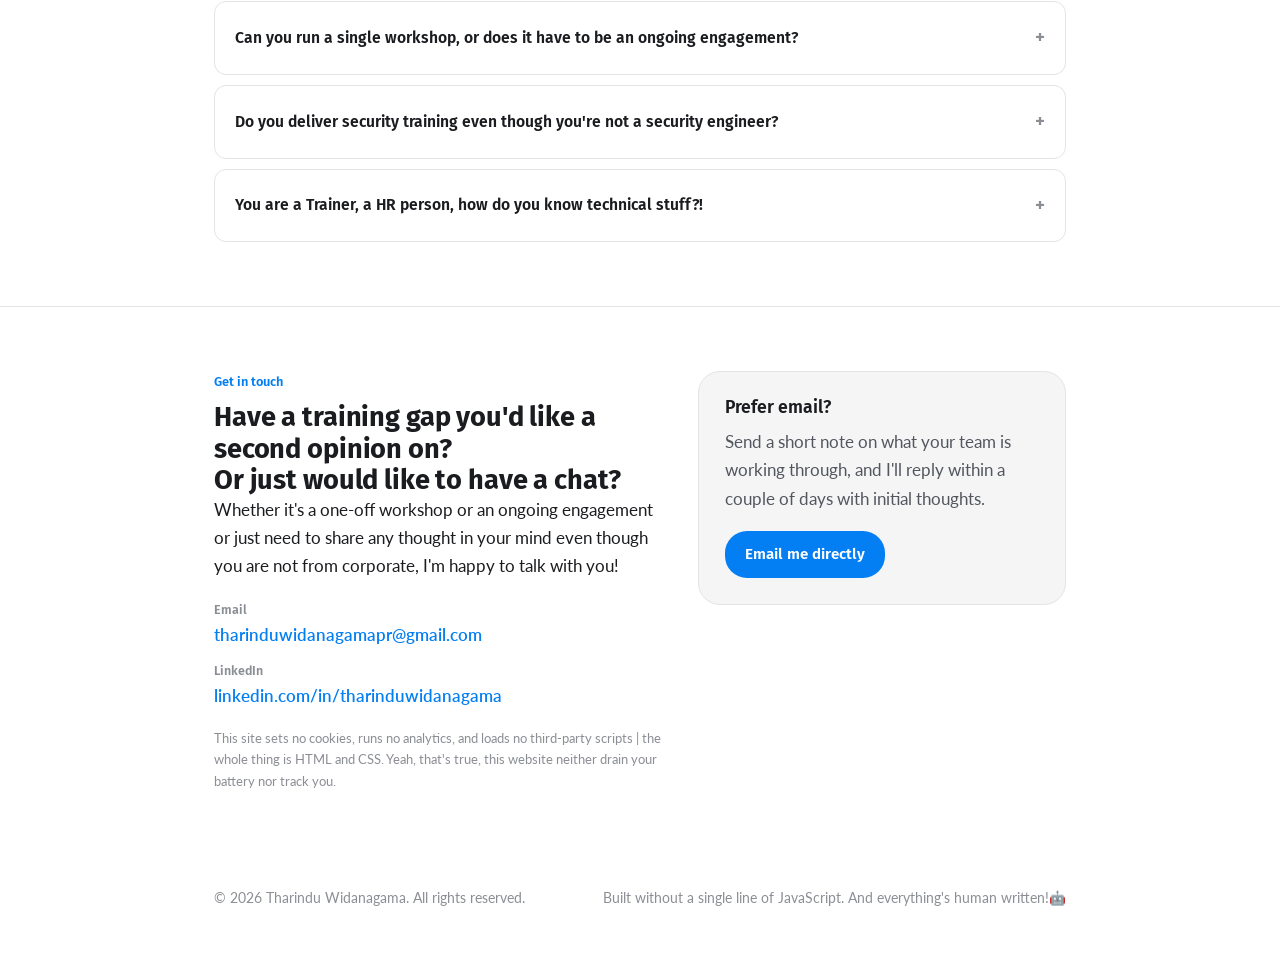
==== commit 818f2403: "Add files via upload" ====
--- a/index.html
+++ b/index.html
@@ -3,9 +3,11 @@
 <head>
 <meta charset="UTF-8">
 <meta name="viewport" content="width=device-width, initial-scale=1.0">
-<title>Tharindu W</title>
+<title>Tharindu W's Website | Trainer </title>
 <meta name="description" content="Corporate & Process Trainer writing about training, process design, and digital privacy — with freelance training work on the side. No JavaScript, no tracking.">
 <link rel="stylesheet" href="styles.css">
+<link rel="icon" href="/home/t480/Downloads/Tharindu W/Images/My Moustache Picture.jpg" type="image/png">
+
 </head>
 <body>
 
@@ -18,7 +20,7 @@
       <label for="nav-toggle" class="nav-burger" aria-label="Open menu"><span></span></label>
 
       <nav class="nav-links">
-        <a href="#about">About</a>
+        <a href="about.html">About</a>
         <a href="#work">What I Do</a>
         <a href="blog.html">Blog</a>
         <a href="#faq">FAQ</a>
@@ -38,15 +40,21 @@
   <!-- HERO -->
   <section class="hero wrap">
     <div class="hero-text">
-      <p class="hero-kicker">Corporate &amp; Process Trainer · Privacy-minded technologist</p>
+      <p class="hero-kicker">Corporate &amp; Process Trainer · Privacy-minded individual</p>
       <h1>Hey, I'm Tharindu Widanagama.</h1>
       <p class="hero-lede">I'm currently an undergraduate studying both Business Management and Network Engineering <i>(Because I love technology) </i> 
-      meanwhile designing corporate &amp; process training that people actually remember whether it comes to onboarding, process documentation, workplace communication — and I write about where good process, good security habits, and good management overlap. 
+      meanwhile designing corporate &amp; process training that people actually remember whether it comes to onboarding, process documentation, workplace communication and I love to write about where good process, good security habits, and good management overlap. 
       I train in-house, and design Employee Engagement initiatives and take care of Employer Branding <b><i>"Stuff".</i></b></p>
       <div class="now-badge">
         <span class="pulse-dot" aria-hidden="true"></span>
-        Open to freelance training work
-      </div>
+        Open to training work
+      </div>
+      <div class="status-ticker">
+  <span>&gt; training a team right now</span>
+  <span>&gt; reading about zero-trust</span>
+  <span>&gt; still fixing that one presentation</span>
+  <span>&gt; writing the next blog post (eventually)</span>
+</div>
       <div class="hero-ctas">
         <a href="#contact" class="btn btn-primary">Get in touch</a>
         <a href="blog.html" class="btn btn-ghost">Read the blog</a>
@@ -74,18 +82,19 @@
   <section id="about">
 	  <div class="wrap about">
 	      <div class="about-photo-wrap">
-      <img src="/home/t480/Downloads/files/Images/My Moustache Picture.jpg" alt="Portrait of Your Name">
+      <img src="/home/t480/Downloads/Tharindu W/Images/My Moustache Picture.jpg" alt="Oops, if you can't see this image, I guess something is wrong">
     </div>
     <div class="about-copy">
       <span class="eyebrow">About</span>
       <h2>Trained 200+ employees. Broke zero NDAs.</h2>
-      <p>I'm a corporate and process trainer working across an in-house role and freelance engagements. My background is in taking a complicated workflow and turning it into something a new hire — or a stretched manager can actually follow.</p>
+      <p>I'm a corporate and process trainer working across an in-house role and freelance engagements. My background is in taking a complicated workflow and turning it into something a new hire or a stretched manager can actually follow.</p>
       <p>Outside of training rooms, I spend a lot of time experimenting with my computer systems and keeping myself uptodate about digital privacy and security and it really comes handy not even just as an individual, but also, it really helps the companies that have me to get an idea of of "process design" which is really just "how do we stop people from making an avoidable security mistake."</p>
       <ul class="credentials">
         <li>Corporate &amp; Process Trainer, currently employed full-time</li>
         <li>Freelance training engagements for external clients</li>
         <li>Writes about privacy, security hygiene, process, and L&amp;D</li>
       </ul>
+    </div>
     </div>
   </section>
 
@@ -155,19 +164,19 @@
         <a href="blog/privacy-basics-for-trainers.html" class="post-card">
           <span class="tag tag-privacy">Privacy &amp; Security</span>
           <h3>Five privacy habits every trainer should teach on day one</h3>
-          <p class="post-excerpt"><span class="redacted">The Hidden Danger —</span> most security incidents start with a habit, not a hacker.</p>
+          <p class="post-excerpt"><span class="redacted">The Hidden Danger -</span> most security incidents start with a habit, not a hacker.</p>
           <span class="post-meta">4 min read</span>
         </a>
-        <a href="blog/tribal-knowledge-to-process.html" class="post-card">
-          <span class="tag tag-training">Process</span>
-          <h3>Turning tribal knowledge into a process anyone can follow</h3>
-          <p class="post-excerpt"><span class="redacted">Hover to declassify —</span> if only one person can do it, it isn't a process yet.</p>
+        <a href="blog/onboarding-checklists-fail.html" class="post-card">
+          <span class="tag tag-training">Learning &amp; Development</span>
+          <h3>Why most onboarding checklists fail in the first week</h3>
+          <p class="post-excerpt"><span class="redacted">Many Onboardings fail unfortunately-</span> a checked box isn't the same thing as a confident new hire.</p>
           <span class="post-meta">5 min read</span>
         </a>
-        <a href="blog/onboarding-checklists-fail.html" class="post-card">
-          <span class="tag tag-ld">Learning &amp; Development</span>
-          <h3>Why most onboarding checklists fail in the first week</h3>
-          <p class="post-excerpt"><span class="redacted">Hover to declassify —</span> a checked box isn't the same thing as a confident new hire.</p>
+        <a href="blog/Testing-One.html" class="post-card">
+          <span class="tag tag-ld">Personal &amp; Miscellaneous</span>
+          <h3>Testing One, Two, Three...</h3>
+          <p class="post-excerpt"><span class="redacted">Thank you!</span> Finally, the website saw the light out of my mind.</p>
           <span class="post-meta">4 min read</span>
         </a>
       </div>
@@ -200,23 +209,6 @@
       </div>
     </div>
   </section>
- 
-  <!-- TESTIMONIALS   <section class="testimonials" id="testimonials">
-    <div class="wrap">
-      <span class="eyebrow">What people say</span>
-      <h2>Feedback from teams I've trained.</h2>
-      <div class="testimonial-grid">
-        <div class="testimonial">
-          <blockquote>"Our onboarding time dropped noticeably after the new program rolled out. New hires stopped asking the same five questions every week."</blockquote>
-          <cite>— Placeholder, Operations Manager</cite>
-        </div>
-        <div class="testimonial">
-          <blockquote>"The workshop was the first training session our team actually referenced weeks later. It didn't feel like a one-off."</blockquote>
-          <cite>— Placeholder, Team Lead</cite>
-        </div>
-      </div>
-    </div>
-  </section> -->
   
   <!-- CONTACT -->
   <section id="contact">
@@ -228,14 +220,14 @@
         <ul class="contact-list">
           <li>
             <span class="label">Email</span>
-            <a href="mailto:tharinduwidanagamapr@gmail.com">tharinduwidanagampr@gmail.com</a>
+            <a href="mailto:tharinduwidanagamapr@gmail.com">tharinduwidanagamapr@gmail.com</a>
           </li>
           <li>
             <span class="label">LinkedIn</span>
             <a href="https://linkedin.com/in/tharinduwidanagama" target="_blank" rel="noopener">linkedin.com/in/tharinduwidanagama</a>
           </li>
         </ul>
-        <p class="privacy-note">This site sets no cookies, runs no analytics, and loads no third-party scripts | the whole thing is HTML and CSS. Yeah, that's true, this website don't drain your battery and not developed by a soydev.</p>
+        <p class="privacy-note">This site sets no cookies, runs no analytics, and loads no third-party scripts | the whole thing is HTML and CSS. Yeah, that's true, this website neither drain your battery nor track you.</p>
       </div>
       <div class="contact-card">
         <h3>Prefer email?</h3>
--- a/styles.css
+++ b/styles.css
@@ -204,6 +204,42 @@
   border-radius: var(--radius-lg);
   font-size: 0.85rem; color: var(--fg-dim);
 }
+
+/* ---------- Rotating status ticker ---------- */
+.status-ticker {
+  position: relative;
+  height: 1.4em;
+  margin-top: 16px;
+  font-family: var(--font-mono);
+  font-size: 0.9rem;
+  color: var(--fg-dim);
+  overflow: hidden;
+}
+.status-ticker span {
+  position: absolute; left: 0; top: 0;
+  opacity: 0;
+  animation: ticker-cycle 16s infinite;
+  white-space: nowrap;
+}
+.status-ticker span::after {
+  content: "_"; color: var(--accent); animation: ticker-blink 1s steps(1) infinite;
+}
+.status-ticker span:nth-child(1) { animation-delay: 0s; }
+.status-ticker span:nth-child(2) { animation-delay: 4s; }
+.status-ticker span:nth-child(3) { animation-delay: 8s; }
+.status-ticker span:nth-child(4) { animation-delay: 12s; }
+
+@keyframes ticker-cycle {
+  0%   { opacity: 0; }
+  2%   { opacity: 1; }
+  20%  { opacity: 1; }
+  25%  { opacity: 0; }
+  100% { opacity: 0; }
+}
+@keyframes ticker-blink {
+  50% { opacity: 0; }
+}
+
 .pulse-dot { position: relative; width: 8px; height: 8px; border-radius: 50%; background: var(--good); flex: none; }
 .pulse-dot::after {
   content: ""; position: absolute; inset: -4px; border-radius: 50%;
@@ -317,6 +353,7 @@
 .post-card {
   display: block; padding: 20px 22px; border: 1px solid var(--border);
   border-radius: var(--radius-md); background: var(--surface);
+  border-radius: var(--radius-md); background: var(--surface);
   transition: border-color .2s ease, transform .2s ease;
 }
 .post-card:hover, .post-card:focus-visible { border-color: var(--accent); transform: translateY(-2px); }
@@ -328,6 +365,7 @@
 .tag-privacy  { background: color-mix(in srgb, var(--purple) 18%, transparent); color: var(--purple); }
 .tag-training { background: color-mix(in srgb, var(--accent) 16%, transparent); color: var(--accent); }
 .tag-ld       { background: color-mix(in srgb, var(--good) 16%, transparent); color: var(--good); }
+.tag-misc {background: color-mix(in srgb, var(--accent-warm) 18%, transparent); color: var(--accent-warm);}
 
 .post-card h3 { margin-bottom: 8px; }
 .post-excerpt { color: var(--fg-dim); font-size: 0.95rem; }
@@ -351,12 +389,14 @@
 #filter-all:checked ~ .filter-tabs label[for="filter-all"],
 #filter-privacy:checked ~ .filter-tabs label[for="filter-privacy"],
 #filter-training:checked ~ .filter-tabs label[for="filter-training"],
-#filter-ld:checked ~ .filter-tabs label[for="filter-ld"] {
+#filter-ld:checked ~ .filter-tabs label[for="filter-ld"],
+#filter-misc:checked ~ .filter-tabs label[for="filter-misc"] {
   background: var(--accent); color: var(--accent-ink); border-color: var(--accent);
 }
 #filter-privacy:checked ~ .post-list .post-card:not(.cat-privacy),
 #filter-training:checked ~ .post-list .post-card:not(.cat-training),
-#filter-ld:checked ~ .post-list .post-card:not(.cat-ld) { display: none; }
+#filter-ld:checked ~ .post-list .post-card:not(.cat-ld), 
+#filter-misc:checked ~ .post-list .post-card:not(.cat-misc){ display: none; }
 
 /* ---------- FAQ (native <details>, no JS) ---------- */
 .faq-list { margin-top: 26px; display: grid; gap: 10px; }
@@ -415,6 +455,21 @@
 article.post-body h2 { margin-top: 34px; margin-bottom: 14px; }
 article.post-body p { margin-bottom: 16px; color: var(--fg); }
 article.post-body p.lede { font-size: 1.08rem; color: var(--fg-dim); }
+.post-body a,
+.about-copy a {
+  color: var(--accent);
+  text-decoration: underline;
+  text-decoration-color: color-mix(in srgb, var(--accent) 40%, transparent);
+  text-underline-offset: 3px;
+  transition: color .2s ease, text-decoration-color .2s ease;
+}
+.post-body a:hover,
+.post-body a:focus-visible,
+.about-copy a:hover,
+.about-copy a:focus-visible {
+  color: #7552cc;
+  text-decoration-color: currentColor;
+}
 article.post-body ul { margin: 16px 0; display: grid; gap: 8px; }
 article.post-body li { padding-left: 20px; position: relative; }
 article.post-body li::before { content: "—"; position: absolute; left: 0; color: var(--accent); }
@@ -449,3 +504,7 @@
   .nav-links a { width: 100%; padding: 8px 0; }
   section { padding: 46px 0; }
 }
+
+.small-text {
+  font-size: 0.85rem;
+}
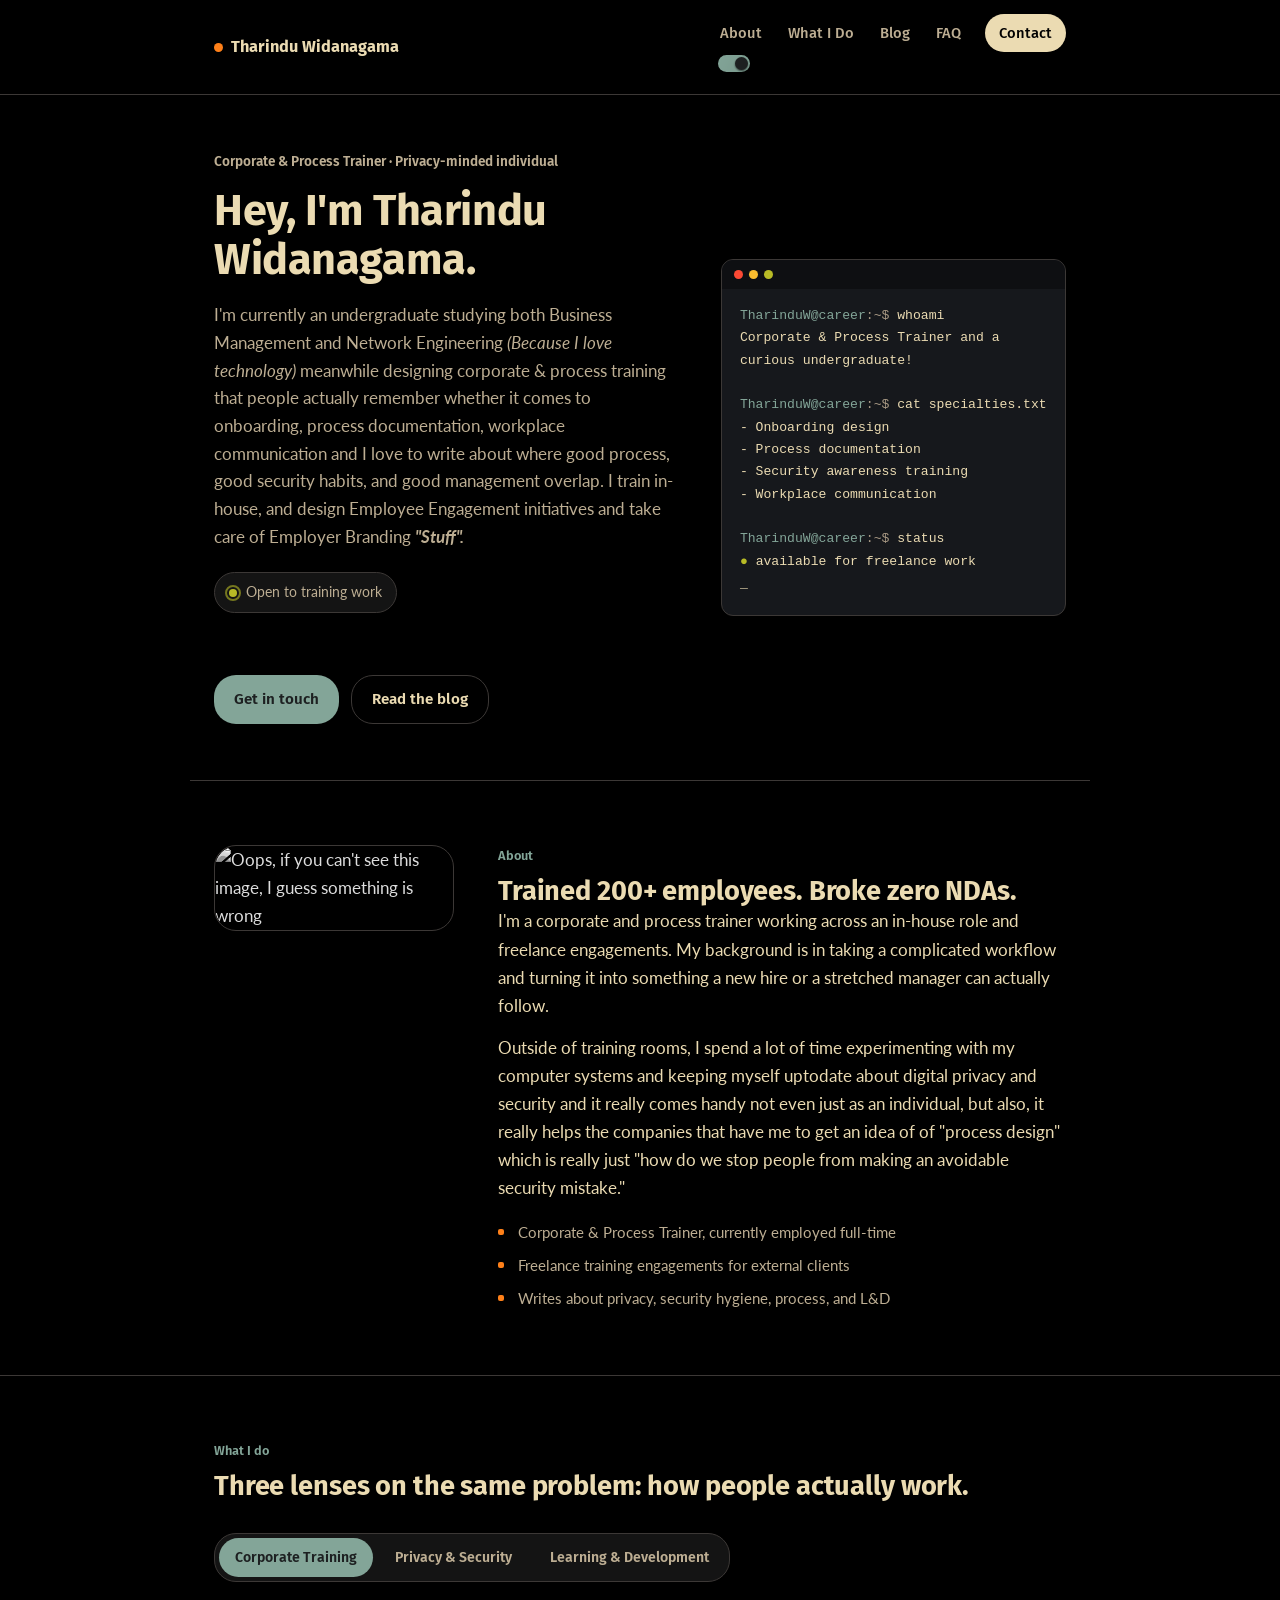
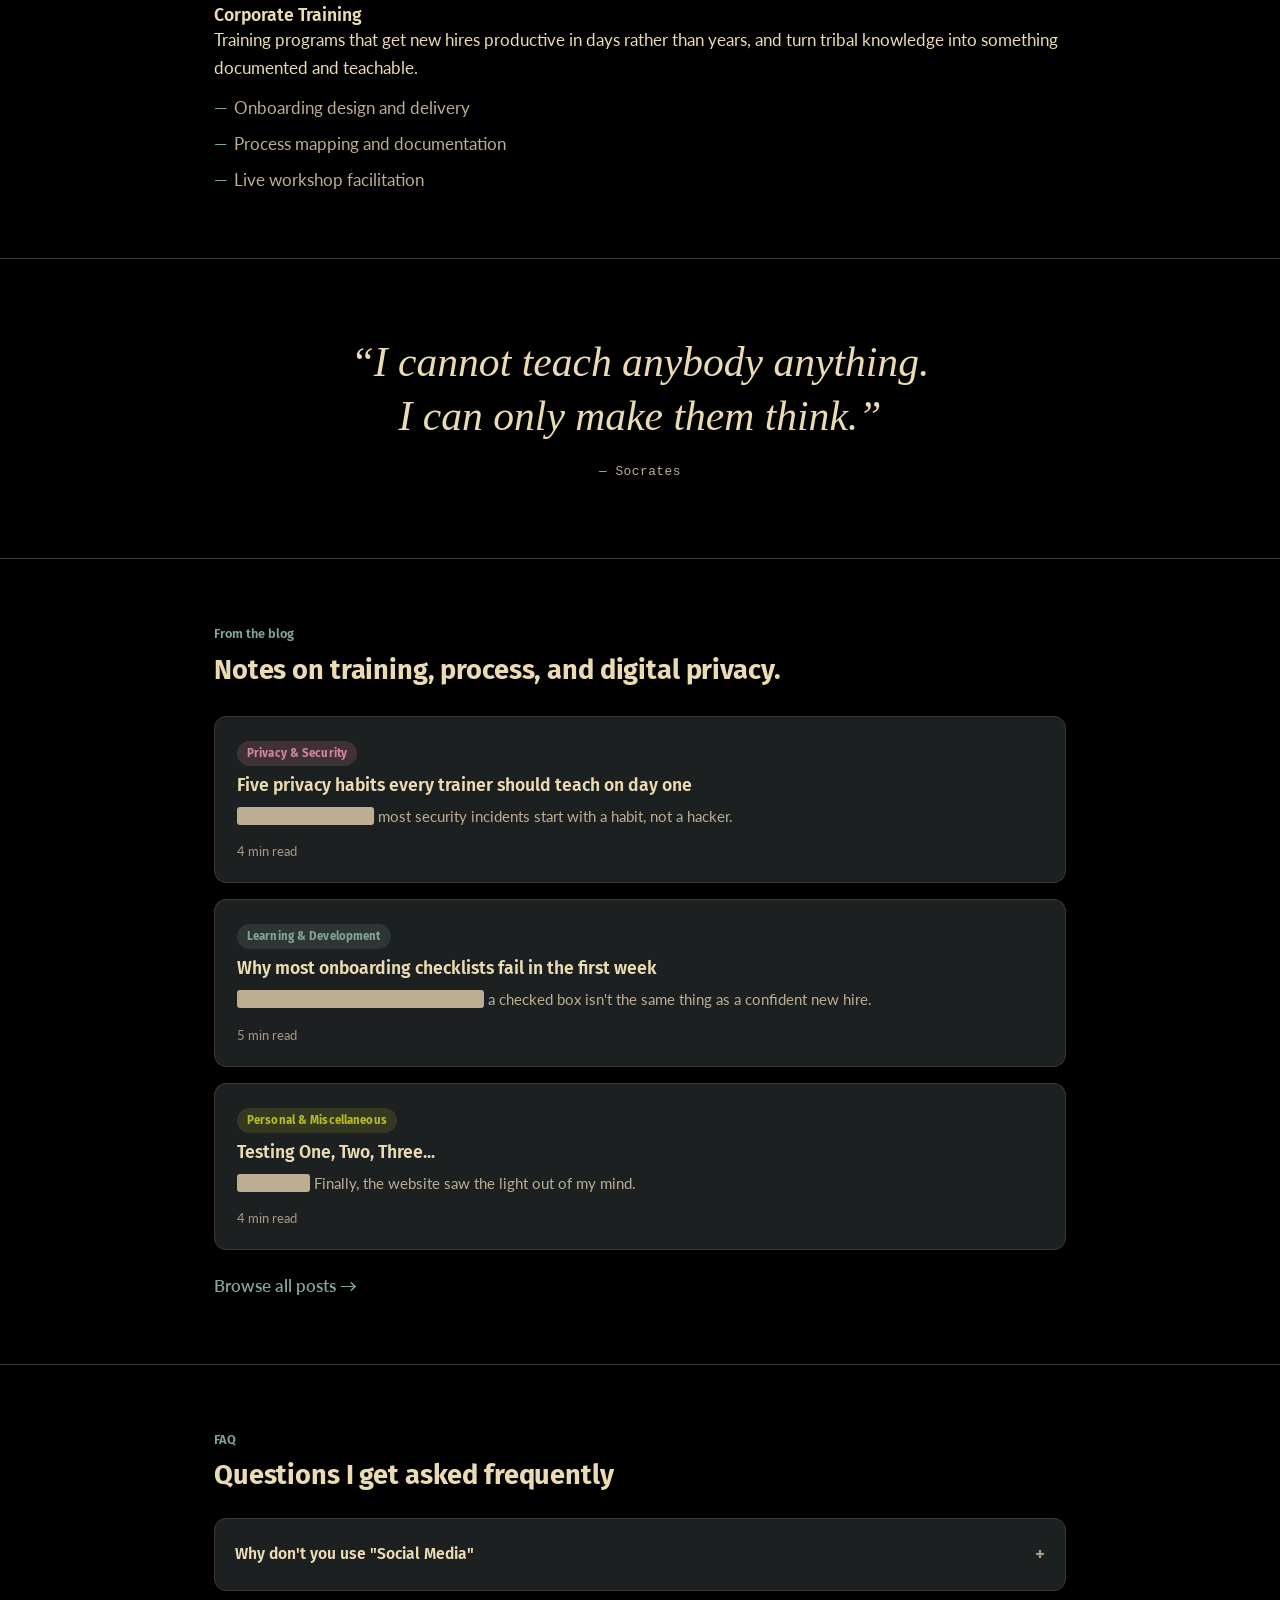
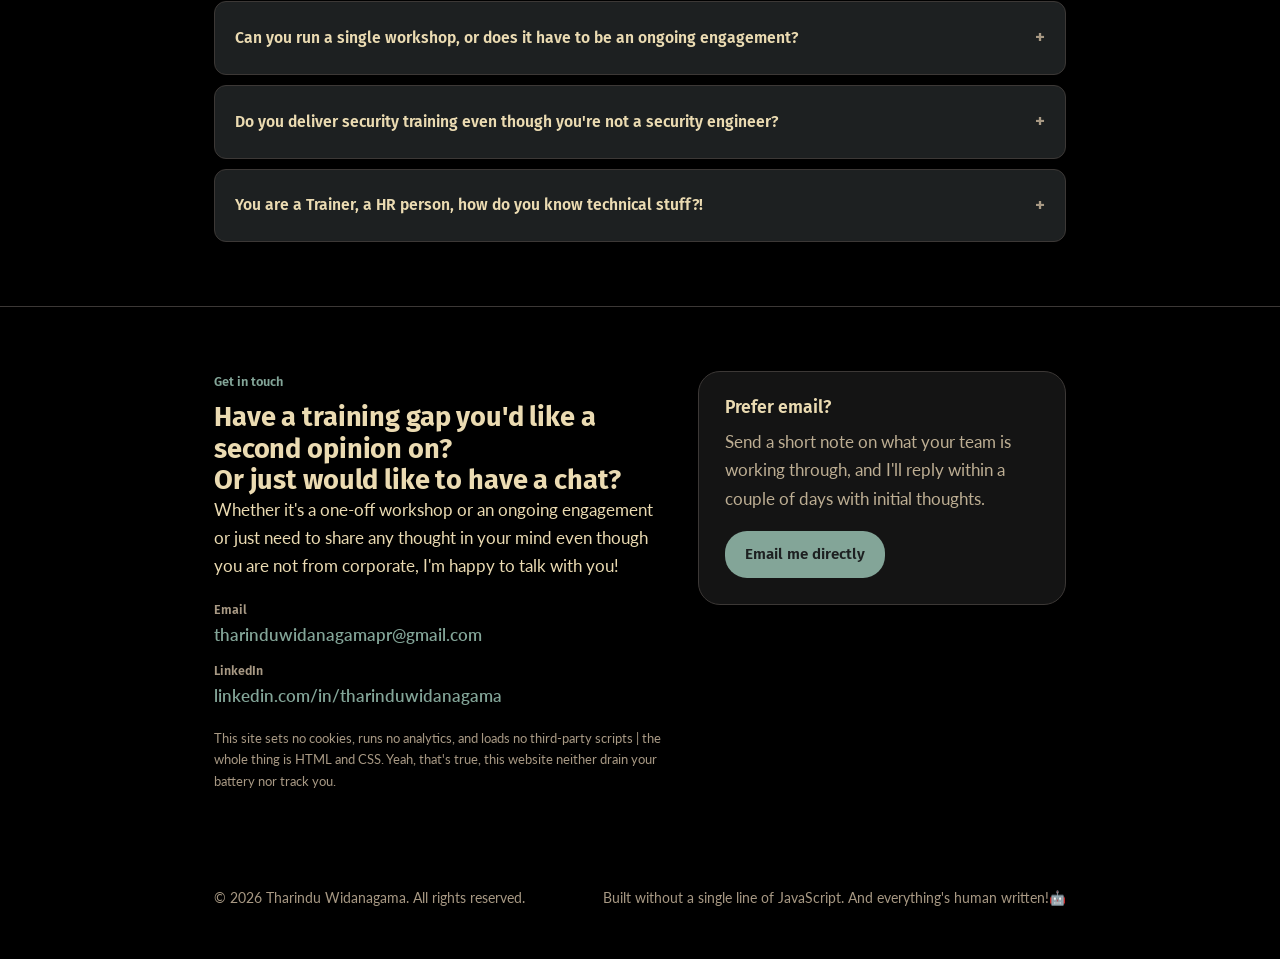
==== commit 947dee96: "Update index.html" ====
--- a/index.html
+++ b/index.html
@@ -6,7 +6,7 @@
 <title>Tharindu W's Website | Trainer </title>
 <meta name="description" content="Corporate & Process Trainer writing about training, process design, and digital privacy — with freelance training work on the side. No JavaScript, no tracking.">
 <link rel="stylesheet" href="styles.css">
-<link rel="icon" href="/home/t480/Downloads/Tharindu W/Images/My Moustache Picture.jpg" type="image/png">
+<link rel="icon" href="https://raw.githubusercontent.com/TharinduWidanagama/TharinduWidanagama.github.io/refs/heads/main/Images/My%20Moustache%20Picture.jpg" type="image/png">
 
 </head>
 <body>
@@ -27,7 +27,7 @@
         <a href="#contact" class="nav-cta">Contact</a>
       </nav>
 
-      <input type="checkbox" id="theme-toggle" class="visually-hidden">
+      <input type="checkbox" id="theme-toggle" class="visually-hidden" checked>
       <label for="theme-toggle" class="theme-switch" aria-label="Toggle dark theme">
         <span class="theme-switch-track"><span class="theme-switch-thumb"></span></span>
       </label>
@@ -82,7 +82,7 @@
   <section id="about">
 	  <div class="wrap about">
 	      <div class="about-photo-wrap">
-      <img src="/home/t480/Downloads/Tharindu W/Images/My Moustache Picture.jpg" alt="Oops, if you can't see this image, I guess something is wrong">
+      <img src="https://raw.githubusercontent.com/TharinduWidanagama/TharinduWidanagama.github.io/refs/heads/main/Images/My%20Moustache%20Picture.jpg" alt="Oops, if you can't see this image, I guess something is wrong">
     </div>
     <div class="about-copy">
       <span class="eyebrow">About</span>
